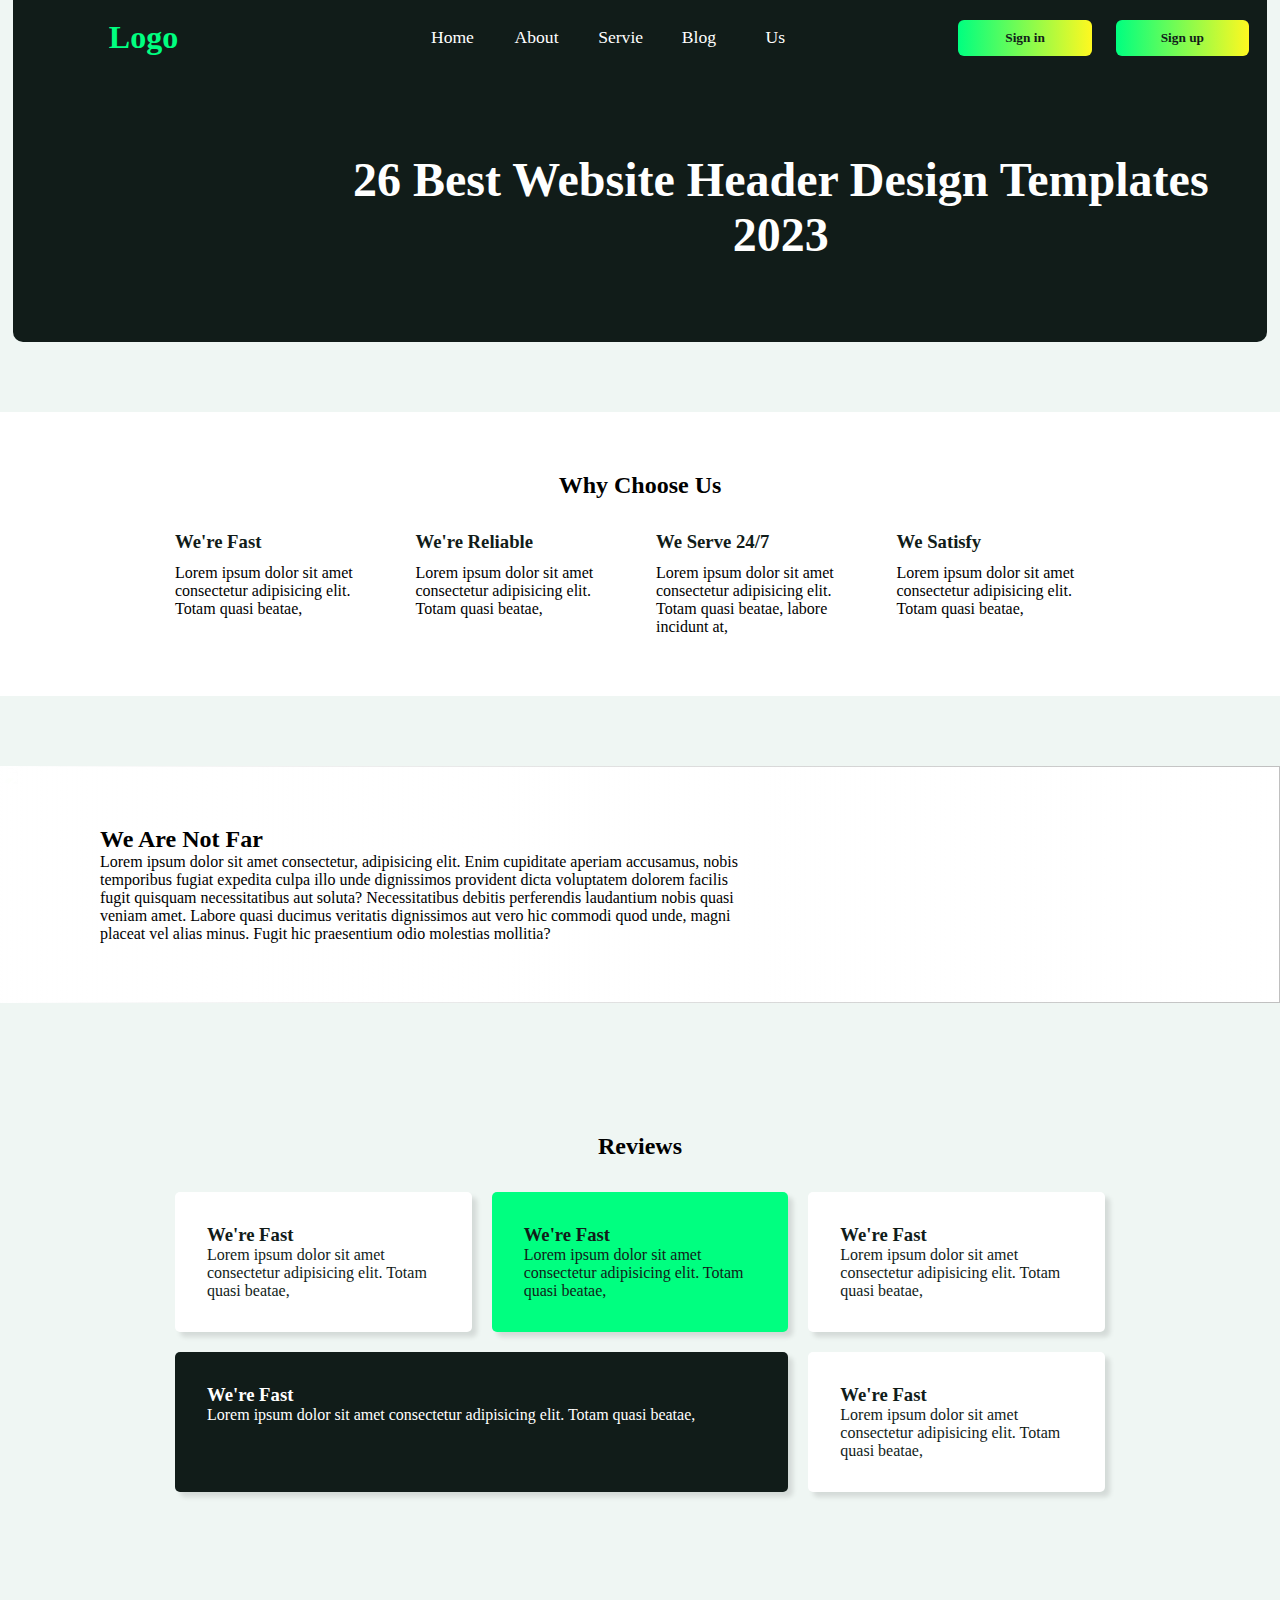
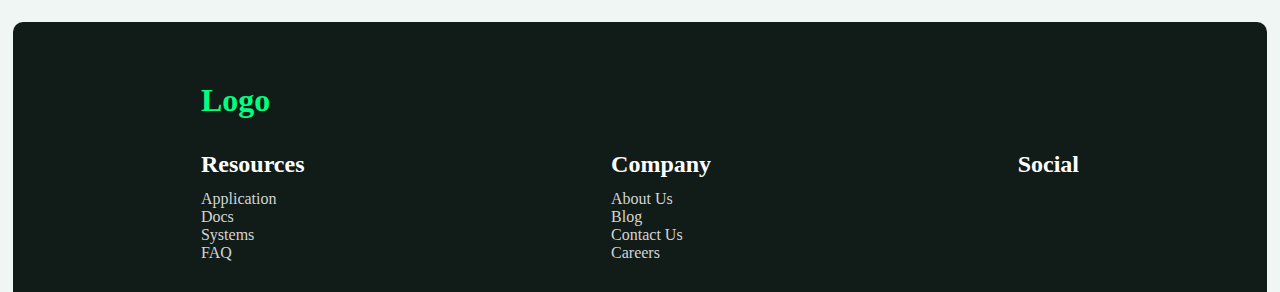
==== index.html @ 10ad48e6 "fixed the mess I guess" ====
<!DOCTYPE html>
<html lang="en">
<head>
    <meta charset="UTF-8">
    <meta name="viewport" content="width=device-width, initial-scale=1.0">
    <link rel="stylesheet" href="https://cdnjs.cloudflare.com/ajax/libs/font-awesome/6.5.1/css/all.min.css" integrity="sha512-DTOQO9RWCH3ppGqcWaEA1BIZOC6xxalwEsw9c2QQeAIftl+Vegovlnee1c9QX4TctnWMn13TZye+giMm8e2LwA==" crossorigin="anonymous" referrerpolicy="no-referrer" />
    <link rel="stylesheet" href="footer.css">
    <link rel="stylesheet" href="index.css">
    <link rel="stylesheet" href="main.css">
    <title>team site</title>
    <link rel="stylesheet" href="header.css">
</head>
<body>

    <header class="header">
        <div class="header-container">

            <div class="header-logo">
            Logo
            </div>
            <div class="header-nav-container">
                <ul class="header-nav-list">
                  
                    <li class="list"><a href="index.html" class="home-link">Home</a></li>
                    <li class="list"><a href="about.html" class="about-link">About</a></li>
                    <li class="list"><a href="" class="service-link">Servie</a></li>
                    <li class="list"><a href="" class="blog-link">Blog</a></li>
                    <li class="list"><a href="" class="us-link">Us</a></li>
                </ul>
            </div>
            <div class="sign-container">
           <button class="sign-in-btn btn">Sign in</button>
           <button class="sign-up-btn btn">Sign up</button>
            </div>
        </div>
        <div class="sample-text">
            <h1 class="text">
                26 Best Website Header Design Templates 2023</h1>
        </div>
          
    </header>

    <main class="main-page-body">
        <article class="why-us">
            <h2 class="why-us-title article-title">Why Choose Us</h2>
            <div class="why-us-cards-container">
            <div class="why-us-card">
                <h3 class="why-us-card-title">We're Fast</h3>
                <p class="why-us-card-para">Lorem ipsum dolor sit amet consectetur adipisicing elit. Totam quasi beatae, </p>
            </div>
            <div class="why-us-card">
                <h3 class="why-us-card-title">We're Reliable</h3>
                <p class="why-us-card-para">Lorem ipsum dolor sit amet consectetur adipisicing elit. Totam quasi beatae, </p>
            </div>
            <div class="why-us-card">
                <h3 class="why-us-card-title">We Serve 24/7</h3>
                <p class="why-us-card-para">Lorem ipsum dolor sit amet consectetur adipisicing elit. Totam quasi beatae, labore incidunt at, </p>
            </div>
            <div class="why-us-card">
                <h3 class="why-us-card-title">We Satisfy</h3>
                <p class="why-us-card-para">Lorem ipsum dolor sit amet consectetur adipisicing elit. Totam quasi beatae, </p>
            </div>
            </div>
        </article>

        <article class="deco">
            <div class="deco-text-content">
                <h2 class="deco-title">We Are Not Far</h2>
                <p class="deco-desc">Lorem ipsum dolor sit amet consectetur, adipisicing elit. Enim cupiditate aperiam accusamus, nobis temporibus fugiat expedita culpa illo unde dignissimos provident dicta voluptatem dolorem facilis fugit quisquam necessitatibus aut soluta?
                Necessitatibus debitis perferendis laudantium nobis quasi veniam amet. Labore quasi ducimus veritatis dignissimos aut vero hic commodi quod unde, magni placeat vel alias minus. Fugit hic praesentium odio molestias mollitia?</p>
            </div>
           <img src="deco-bg.jpg" alt="" srcset="" class="deco-img">
           <div class="gradient"></div>
        </article>

        <article class="reviews">
            <h2 class="reviews-title article-title">Reviews</h2>
            <div class="reviews-cards-container">
            <div class="reviews-card">
                <h3 class="reviews-card-title">We're Fast</h3>
                <p class="reviews-card-para">Lorem ipsum dolor sit amet consectetur adipisicing elit. Totam quasi beatae, </p>
            </div>
            <div class="reviews-card">
                <h3 class="reviews-card-title">We're Fast</h3>
                <p class="reviews-card-para">Lorem ipsum dolor sit amet consectetur adipisicing elit. Totam quasi beatae, </p>
            </div>
            <div class="reviews-card">
                <h3 class="reviews-card-title">We're Fast</h3>
                <p class="reviews-card-para">Lorem ipsum dolor sit amet consectetur adipisicing elit. Totam quasi beatae, </p>
            </div>
            <div class="reviews-card">
                <h3 class="reviews-card-title">We're Fast</h3>
                <p class="reviews-card-para">Lorem ipsum dolor sit amet consectetur adipisicing elit. Totam quasi beatae, </p>
            </div>
            <div class="reviews-card">
                <h3 class="reviews-card-title">We're Fast</h3>
                <p class="reviews-card-para">Lorem ipsum dolor sit amet consectetur adipisicing elit. Totam quasi beatae, </p>
            </div>

            </div>

        </article>
    </main>

    
    <footer class="main-footer">
        <div class="footer-container">
            <div class="logo-container">
                <h1 class="footer-logo-container">Logo</h1>
            </div>
            <nav class="footer-navigation">
                <ul class="footer-navigation-container">
                    <h2 class="footer-nav-title">Resources</h2>
                    <li class="footer-link-list"><a href="" class="footer-nav-link">Application</a></li>
                    <li class="footer-link-list"><a href="" class="footer-nav-link">Docs</a></li>
                    <li class="footer-link-list"><a href="" class="footer-nav-link">Systems</a></li>
                    <li class="footer-link-list"><a href="" class="footer-nav-link">FAQ</a></li>
                </ul>
                <ul class="footer-navigation-container">
                    <h2 class="footer-nav-title">Company</h2>
                    <li class="footer-link-list"><a href="" class="footer-nav-link">About Us</a></li>
                    <li class="footer-link-list"><a href="" class="footer-nav-link">Blog</a></li>
                    <li class="footer-link-list"><a href="" class="footer-nav-link">Contact Us</a></li>
                    <li class="footer-link-list"><a href="" class="footer-nav-link">Careers</a></li>
                </ul>
                <ul class="footer-navigation-container footer-socials-group">
                    <h2 class="footer-nav-title">Social</h2>
                    <li class="footer-link-list"><a href="" class="footer-nav-link"><i class="fa-brands fa-facebook" title="Facebook"></i></a></li>
                    <li class="footer-link-list"><a href="" class="footer-nav-link"><i class="fa-brands fa-linkedin" title="LinkedIn"></i></a></li>
                    <li class="footer-link-list"><a href="" class="footer-nav-link"><i class="fa-brands fa-instagram" title="Instagram"></i></a></li>
                    <li class="footer-link-list"><a href="" class="footer-nav-link"><i class="fa-brands fa-x-twitter" title="Twitter"></i></a></li>
                </ul>
            </nav>
        </div>
    </footer>
    

</body>
</html>
---- footer.css ----
.main-footer{
    background-color: transparent;
}

.footer-container{
    width: 98%;
    margin-left: auto;
    margin-right: auto;
    background-color: rgb(17, 28, 25);
    display: grid;
    padding: 30px 0;
    border-radius: 10px 10px 0 0;
    padding-top: 60px;
    color: white;
}

.footer-navigation{
    display: flex;
    justify-content: space-between;
    width: 70%;
    margin-left: auto;
    margin-right: auto;
    margin-top: 2em;
}

.footer-nav-title{
    margin-bottom: 0.5em;
}

.logo-container{
    width: 70%;
    margin-left: auto;
    margin-right: auto;
    color: rgb(0, 255, 128);
}


.footer-navigation-container li{
    list-style-type: none;
}

.footer-link-list a{
    text-decoration: none;
    color: rgb(212, 212, 212);
}

.footer-socials-group{
    display: grid;
    justify-items: center;
}

.footer-socials-group li a i{
    color: rgb(255, 248, 32);
    font-size: 1.2rem;
}
---- index.css ----
*{
    padding: 0;
    margin: 0;
    box-sizing: border-box;
    font-family: Poppins;
}
body{
    background-color: rgb(239, 246, 243);
}
---- main.css ----
.main-page-body{
    padding: 70px 0;
    background-color: rgb(239, 246, 243);
}


.main-page-body article{
    padding: 60px 20px;
    background-color: white;
}
.why-us{
    display: grid;

}

.article-title{
    font-weight: bold;
    font-size: 1.5rem;
    text-align: center;
}

.why-us-cards-container{
    margin-top: 2em;
    max-width: 75%;
    display: grid;
    grid-template-columns: repeat(4, 1fr);
    justify-self: center;
    gap: 2em;
}

.why-us-card-title{
   color: rgb(17, 28, 25);
}

.why-us-card-para{
    margin-top: 0.7em;
}

.deco-img{
    position: absolute;
    object-fit: cover;
    z-index: -1;
    
    top: 0; 
    left: 0;
    width: 100%;
    height: 100%;
}

.gradient::before{
    content: '';
    z-index: -1;
    position: absolute;
    top: 0; 
    left: 0;
    width: 100%;
    height: 100%;
    background-blend-mode:exclusion;
    background-image: linear-gradient(to right, rgb(255, 255, 255), rgba(255, 255, 255, 0));
    
}

.deco{
    margin-top: 70px;
    padding: 60px 100px !important;
    z-index: 1000;
    position: relative;
    background-image: linear-gradient(red url(deco-bg.jpg));
}

.deco-text-content{
    width: 60%;
}


.reviews{
    margin-top: 70px;
    padding: 60px 20px;
    background: transparent !important;
}

.reviews-cards-container{
    width: 75%;
    margin-top: 2em;
    display: grid;
   margin-left: auto;
   margin-right: auto;
    grid-template-columns: repeat(3, 1fr);
    gap: 20px;
}

.reviews-card{
    border-radius: 5px;
    padding: 2em;
    color: rgb(17, 28, 25);
    box-shadow: 5px 5px 5px rgba(0, 0, 0, 0.115);
}
.reviews-card:nth-child(1){
    background-color: white;
    
}
.reviews-card:nth-child(2){
    background-color: rgb(0, 255, 128);
}
.reviews-card:nth-child(3){
    background-color: white;
}

.reviews-card:nth-child(4){
    grid-column: 1 / 3;
    background-color: rgb(17, 28, 25);
    color: white;
}

.reviews-card:nth-child(5){
    background-color: white;
}
---- header.css ----
.header{
    width: 98%;
    margin-left: auto;
    margin-right: auto;
    background-color: rgb(17, 28, 25);
    border-radius: 0px 0px 10px 10px;
    padding-bottom: 5em;
}
.header button{
    cursor: pointer;
}
.header-container{
    padding-top: 1.2em;
    display:grid;
    grid-template-columns: 1fr 1fr 1fr;
    justify-content: end;
    align-items: center;

}
.header-logo{
    margin-left: 3em;
    color: rgba(0, 255, 128);
    font-weight: bold;
    font-size: 2rem;
}
.header-nav-list{

    display:grid;
    grid-template-columns: 1fr 1fr 1fr 1fr 1fr;
    list-style: none;
    align-items: center;
}
.header-nav-container li a{
    font-size: 1.1rem;
    text-decoration: none;
    color: white;
    font-weight: 400;
}
.sign-container{
    margin-left: 6em;
}
.btn{
    height: 2.7em;
    background: linear-gradient(to right, rgba(0, 255, 128),rgba(255, 248, 32));
    font-weight: bold;
    color: rgb(17, 28, 25);
    border-radius: 6px;
    border-style: none;
    width: 10em;
    width: 10em;
}
.sign-up-btn{
margin-left: 1.5em;

}
.sign-in-btn{
    margin-left: 1em;
  
    }

    .sign-container button{
        animation: none;
        transition: 0.2 linear;
    }

.sign-container button:hover{
    animation: colorRotate 3s infinite linear;
}

@keyframes colorRotate{
    0%{
        filter: hue-rotate(0deg);
    }
    100%{
        filter: hue-rotate(360deg);
    }
}
.sample-text{
}
.text{
    width: 20em;
    text-align: center;
    padding-top: 2em;
    color: white;
    font-size: 3rem;
    margin-left: 6em;
}
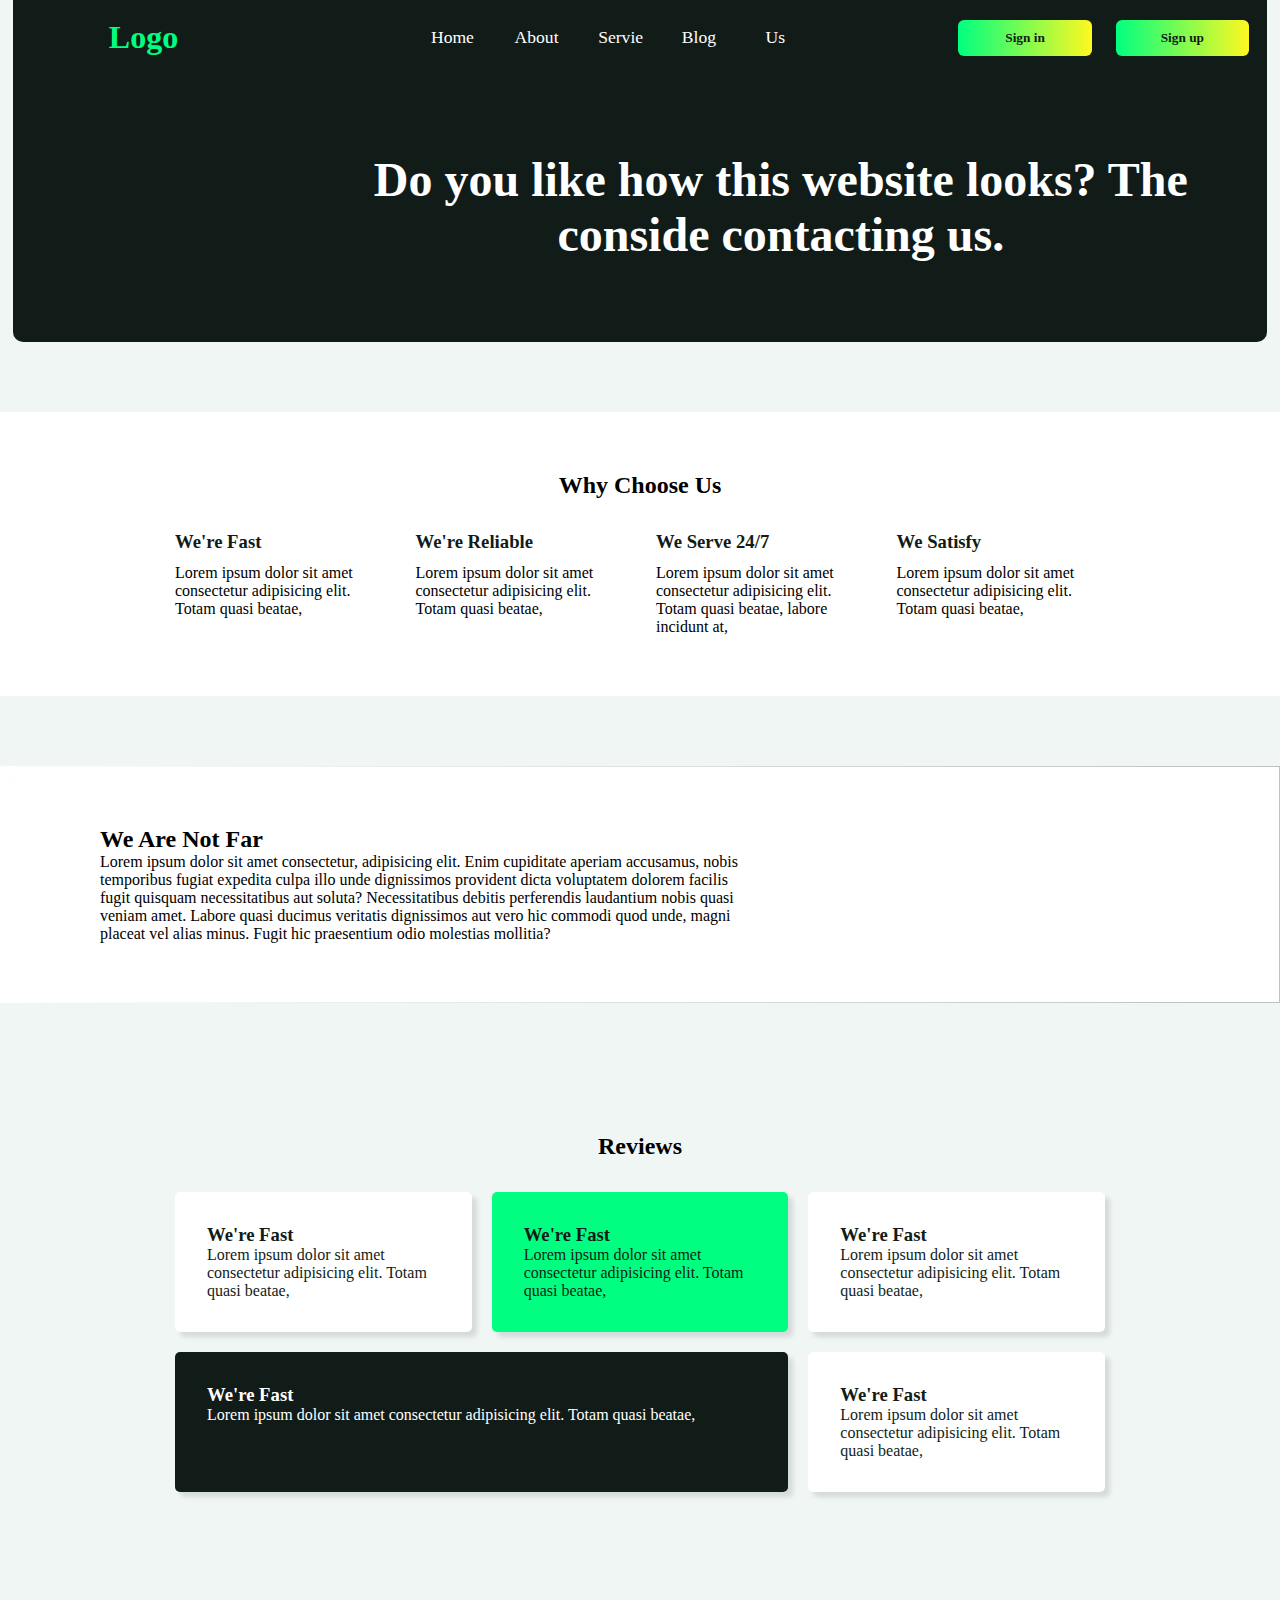
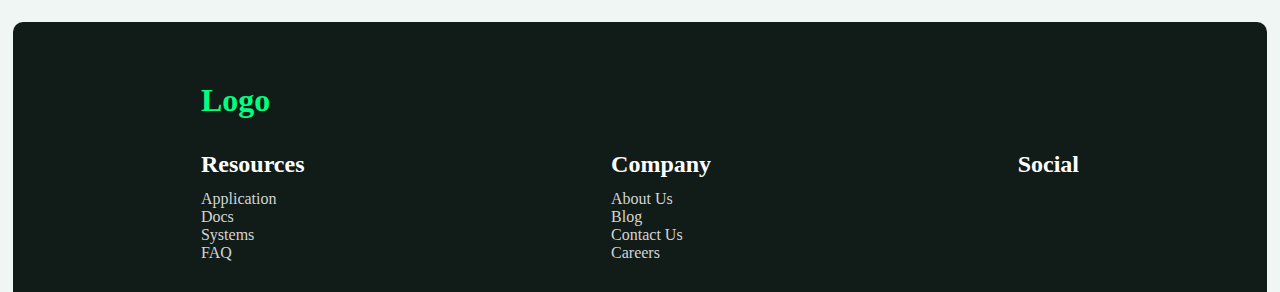
==== commit 49135460: "fixed the main slogan of the page" ====
--- a/index.html
+++ b/index.html
@@ -35,7 +35,7 @@
         </div>
         <div class="sample-text">
             <h1 class="text">
-                26 Best Website Header Design Templates 2023</h1>
+                Do you like how this website looks? The conside contacting us.</h1>
         </div>
           
     </header>
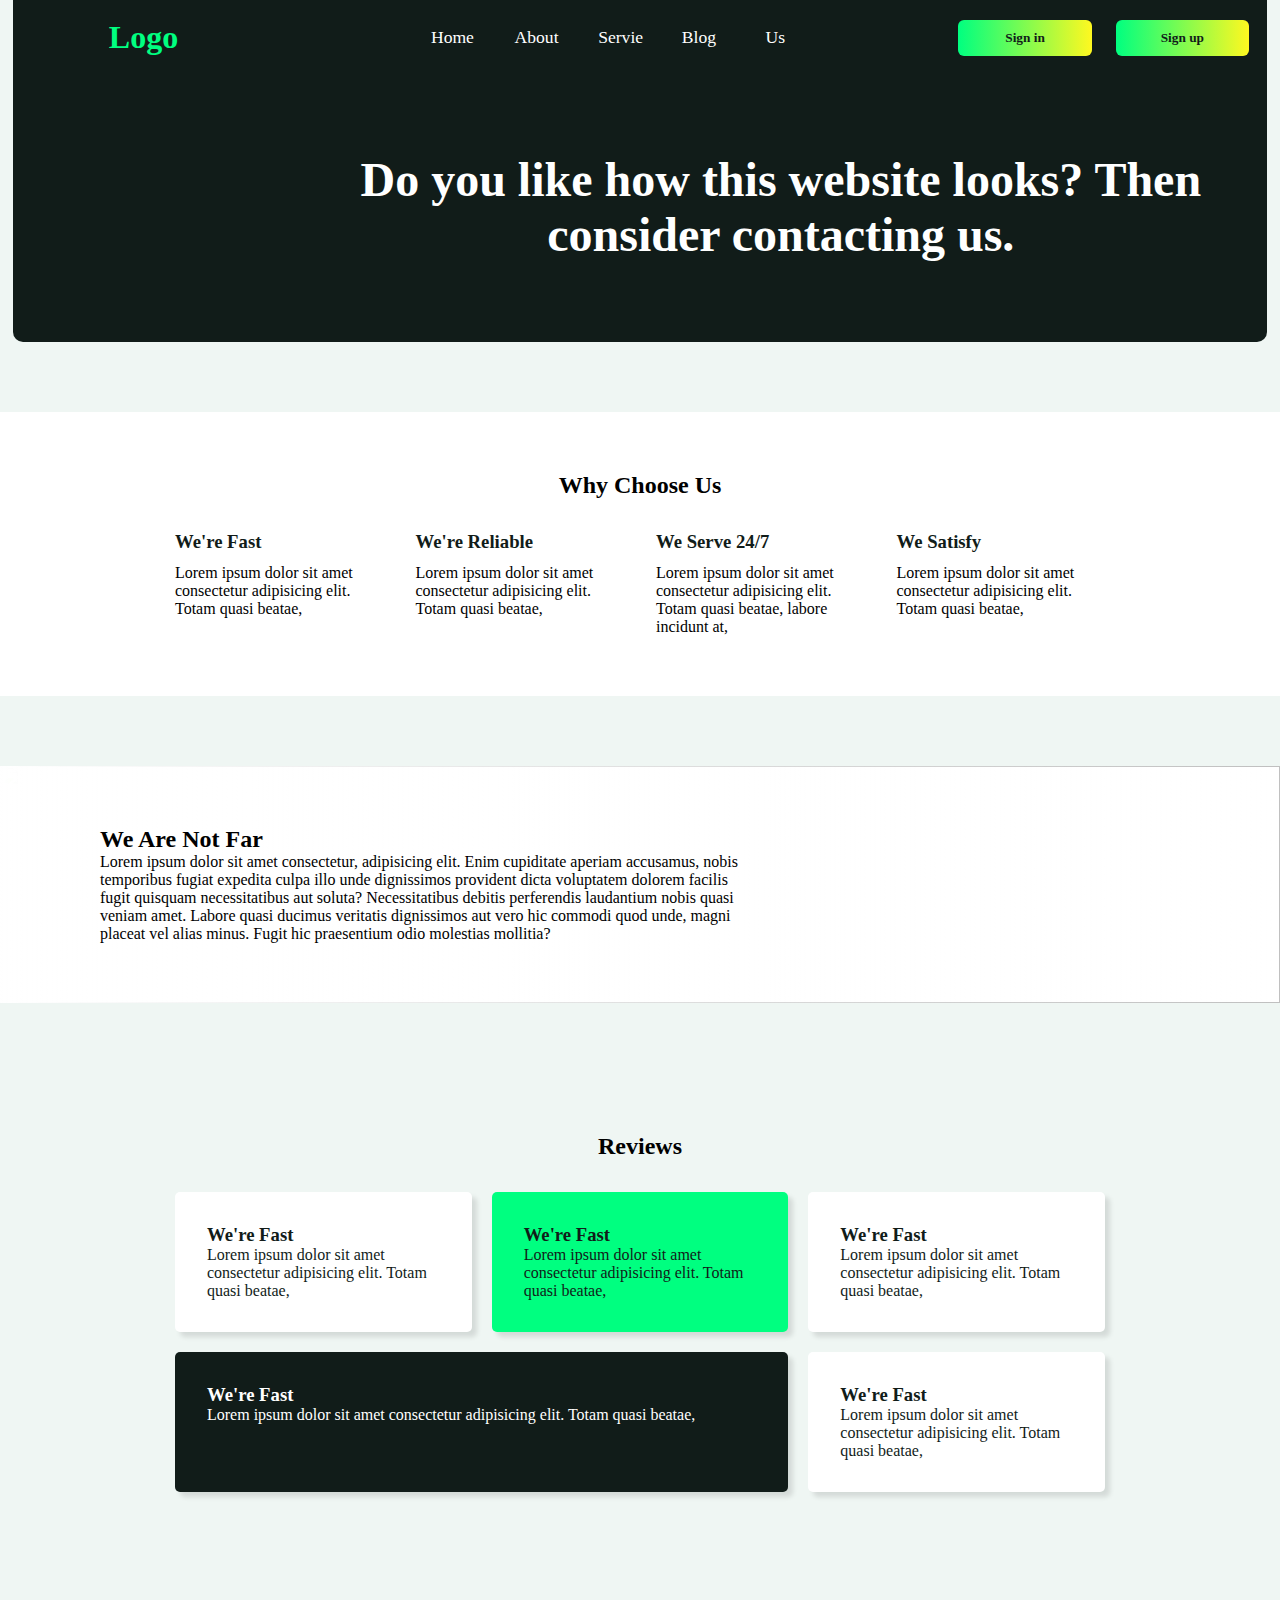
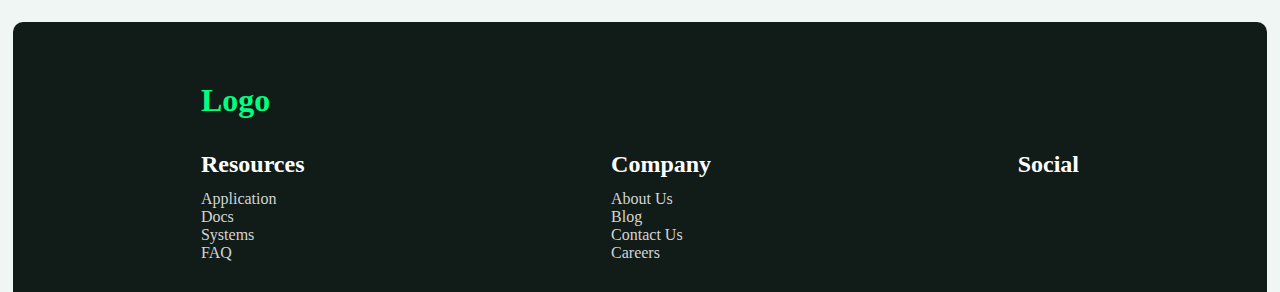
==== commit 3b10e513: "some typos fix" ====
--- a/index.html
+++ b/index.html
@@ -35,7 +35,7 @@
         </div>
         <div class="sample-text">
             <h1 class="text">
-                Do you like how this website looks? The conside contacting us.</h1>
+                Do you like how this website looks? Then consider contacting us.</h1>
         </div>
           
     </header>
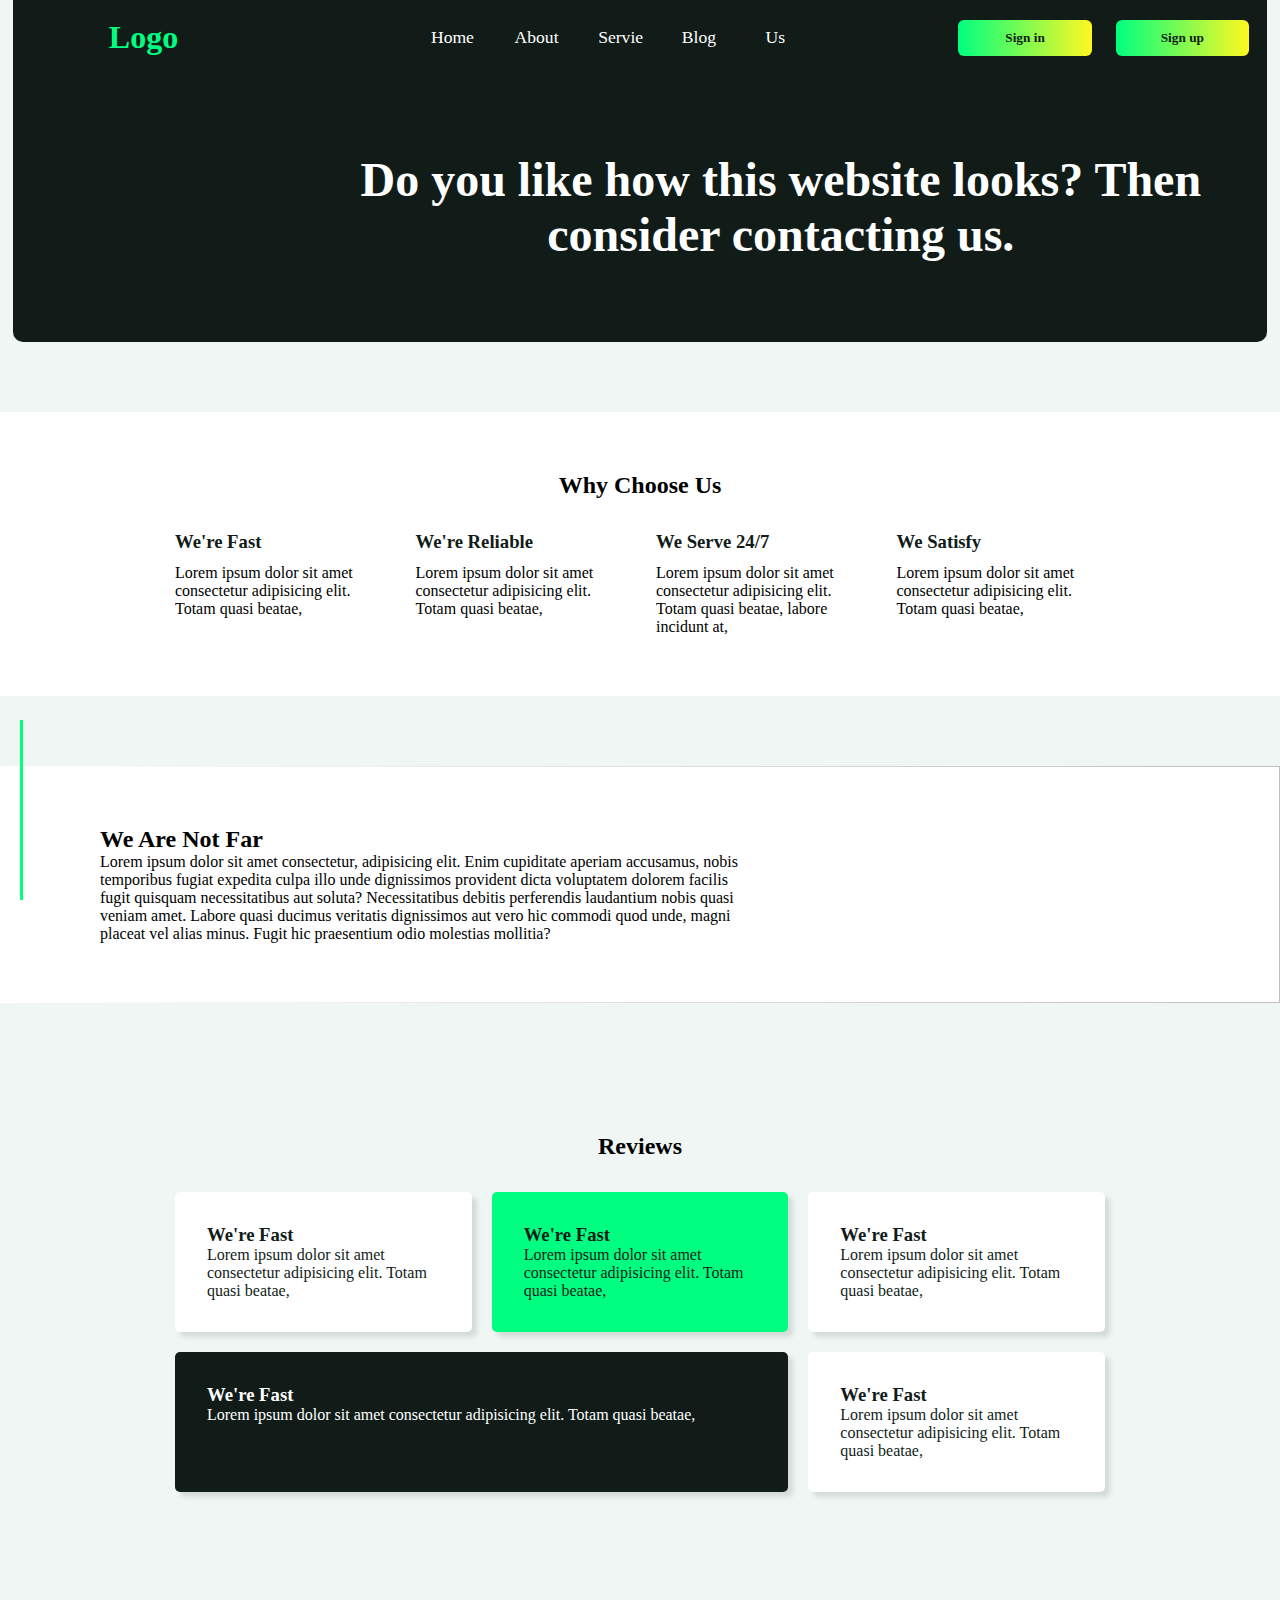
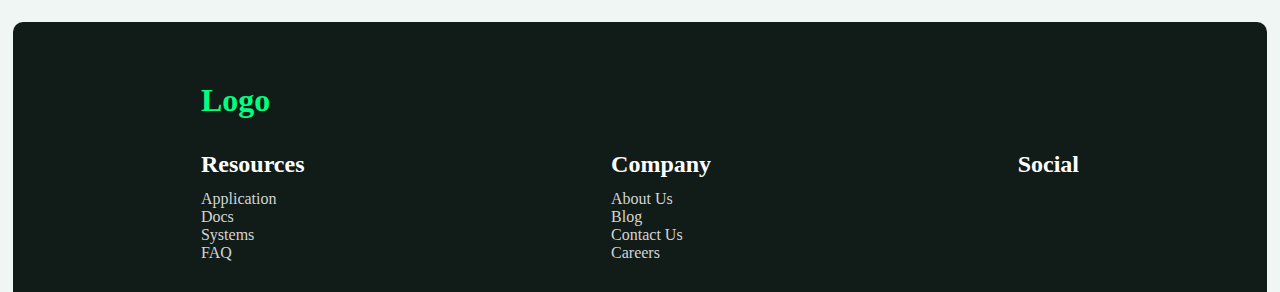
==== commit 07ec747d: "added some features" ====
--- a/index.html
+++ b/index.html
@@ -9,6 +9,7 @@
     <link rel="stylesheet" href="main.css">
     <title>team site</title>
     <link rel="stylesheet" href="header.css">
+    <script src="app.js" defer></script>
 </head>
 <body>
 
@@ -56,7 +57,7 @@
                 <h3 class="why-us-card-title">We Serve 24/7</h3>
                 <p class="why-us-card-para">Lorem ipsum dolor sit amet consectetur adipisicing elit. Totam quasi beatae, labore incidunt at, </p>
             </div>
-            <div class="why-us-card">
+            <div class="why-us-card ">
                 <h3 class="why-us-card-title">We Satisfy</h3>
                 <p class="why-us-card-para">Lorem ipsum dolor sit amet consectetur adipisicing elit. Totam quasi beatae, </p>
             </div>
@@ -64,7 +65,7 @@
         </article>
 
         <article class="deco">
-            <div class="deco-text-content">
+            <div class="deco-text-content intersection-anim">
                 <h2 class="deco-title">We Are Not Far</h2>
                 <p class="deco-desc">Lorem ipsum dolor sit amet consectetur, adipisicing elit. Enim cupiditate aperiam accusamus, nobis temporibus fugiat expedita culpa illo unde dignissimos provident dicta voluptatem dolorem facilis fugit quisquam necessitatibus aut soluta?
                 Necessitatibus debitis perferendis laudantium nobis quasi veniam amet. Labore quasi ducimus veritatis dignissimos aut vero hic commodi quod unde, magni placeat vel alias minus. Fugit hic praesentium odio molestias mollitia?</p>
@@ -76,23 +77,23 @@
         <article class="reviews">
             <h2 class="reviews-title article-title">Reviews</h2>
             <div class="reviews-cards-container">
-            <div class="reviews-card">
+            <div class="reviews-card intersection-anim">
                 <h3 class="reviews-card-title">We're Fast</h3>
                 <p class="reviews-card-para">Lorem ipsum dolor sit amet consectetur adipisicing elit. Totam quasi beatae, </p>
             </div>
-            <div class="reviews-card">
+            <div class="reviews-card intersection-anim">
                 <h3 class="reviews-card-title">We're Fast</h3>
                 <p class="reviews-card-para">Lorem ipsum dolor sit amet consectetur adipisicing elit. Totam quasi beatae, </p>
             </div>
-            <div class="reviews-card">
+            <div class="reviews-card intersection-anim">
                 <h3 class="reviews-card-title">We're Fast</h3>
                 <p class="reviews-card-para">Lorem ipsum dolor sit amet consectetur adipisicing elit. Totam quasi beatae, </p>
             </div>
-            <div class="reviews-card">
+            <div class="reviews-card intersection-anim">
                 <h3 class="reviews-card-title">We're Fast</h3>
                 <p class="reviews-card-para">Lorem ipsum dolor sit amet consectetur adipisicing elit. Totam quasi beatae, </p>
             </div>
-            <div class="reviews-card">
+            <div class="reviews-card intersection-anim">
                 <h3 class="reviews-card-title">We're Fast</h3>
                 <p class="reviews-card-para">Lorem ipsum dolor sit amet consectetur adipisicing elit. Totam quasi beatae, </p>
             </div>
@@ -100,6 +101,18 @@
             </div>
 
         </article>
+
+        <div class="horizontal-link-bar">
+            <ul class="footer-navigation-container footer-socials-group">
+                <li class="horizon-list"><a href="" class="horizon-link"><i class="fa-brands fa-facebook" title="Facebook"></i></a></li>
+                <li class="horizon-list"><a href="" class="horizon-link"><i class="fa-brands fa-linkedin" title="LinkedIn"></i></a></li>
+                <li class="horizon-list"><a href="" class="horizon-link"><i class="fa-brands fa-instagram" title="Instagram"></i></a></li>
+                <li class="horizon-list"><a href="" class="horizon-link"><i class="fa-brands fa-x-twitter" title="Twitter"></i></a></li>
+            </ul>
+            <div class="line">
+
+            </div>
+        </div>
     </main>
 
     
--- a/main.css
+++ b/main.css
@@ -31,6 +31,8 @@
 .why-us-card-title{
    color: rgb(17, 28, 25);
 }
+
+
 
 .why-us-card-para{
     margin-top: 0.7em;
@@ -70,6 +72,7 @@
 
 .deco-text-content{
     width: 60%;
+    position: relative;
 }
 
 
@@ -90,10 +93,26 @@
 }
 
 .reviews-card{
+    position: relative;
     border-radius: 5px;
     padding: 2em;
     color: rgb(17, 28, 25);
     box-shadow: 5px 5px 5px rgba(0, 0, 0, 0.115);
+}
+
+.show{
+    animation: show-anim 2s 1 cubic-bezier(0.19, 1, 0.22, 1);
+}
+
+@keyframes show-anim{
+    0%{
+        left: -100px;
+        opacity: 0;
+    }
+    100%{
+        left: 0;
+        opacity: 100%;
+    }
 }
 .reviews-card:nth-child(1){
     background-color: white;
@@ -116,3 +135,25 @@
     background-color: white;
 }
 
+
+.horizontal-link-bar .line{
+    border: solid rgb(0, 255, 128);
+    border-width: 1px;
+    height: 20vh;
+    width: 3px;
+    background-color: rgb(0, 255, 128);
+}
+
+.horizon-link > i{
+    color: rgb(0, 255, 128) !important;
+}
+
+.horizontal-link-bar{
+    position: fixed;
+    display: flex;
+    align-items: center;
+    flex-direction: column;
+    bottom: 0px;
+    left: 20px;
+    z-index: 1000;
+}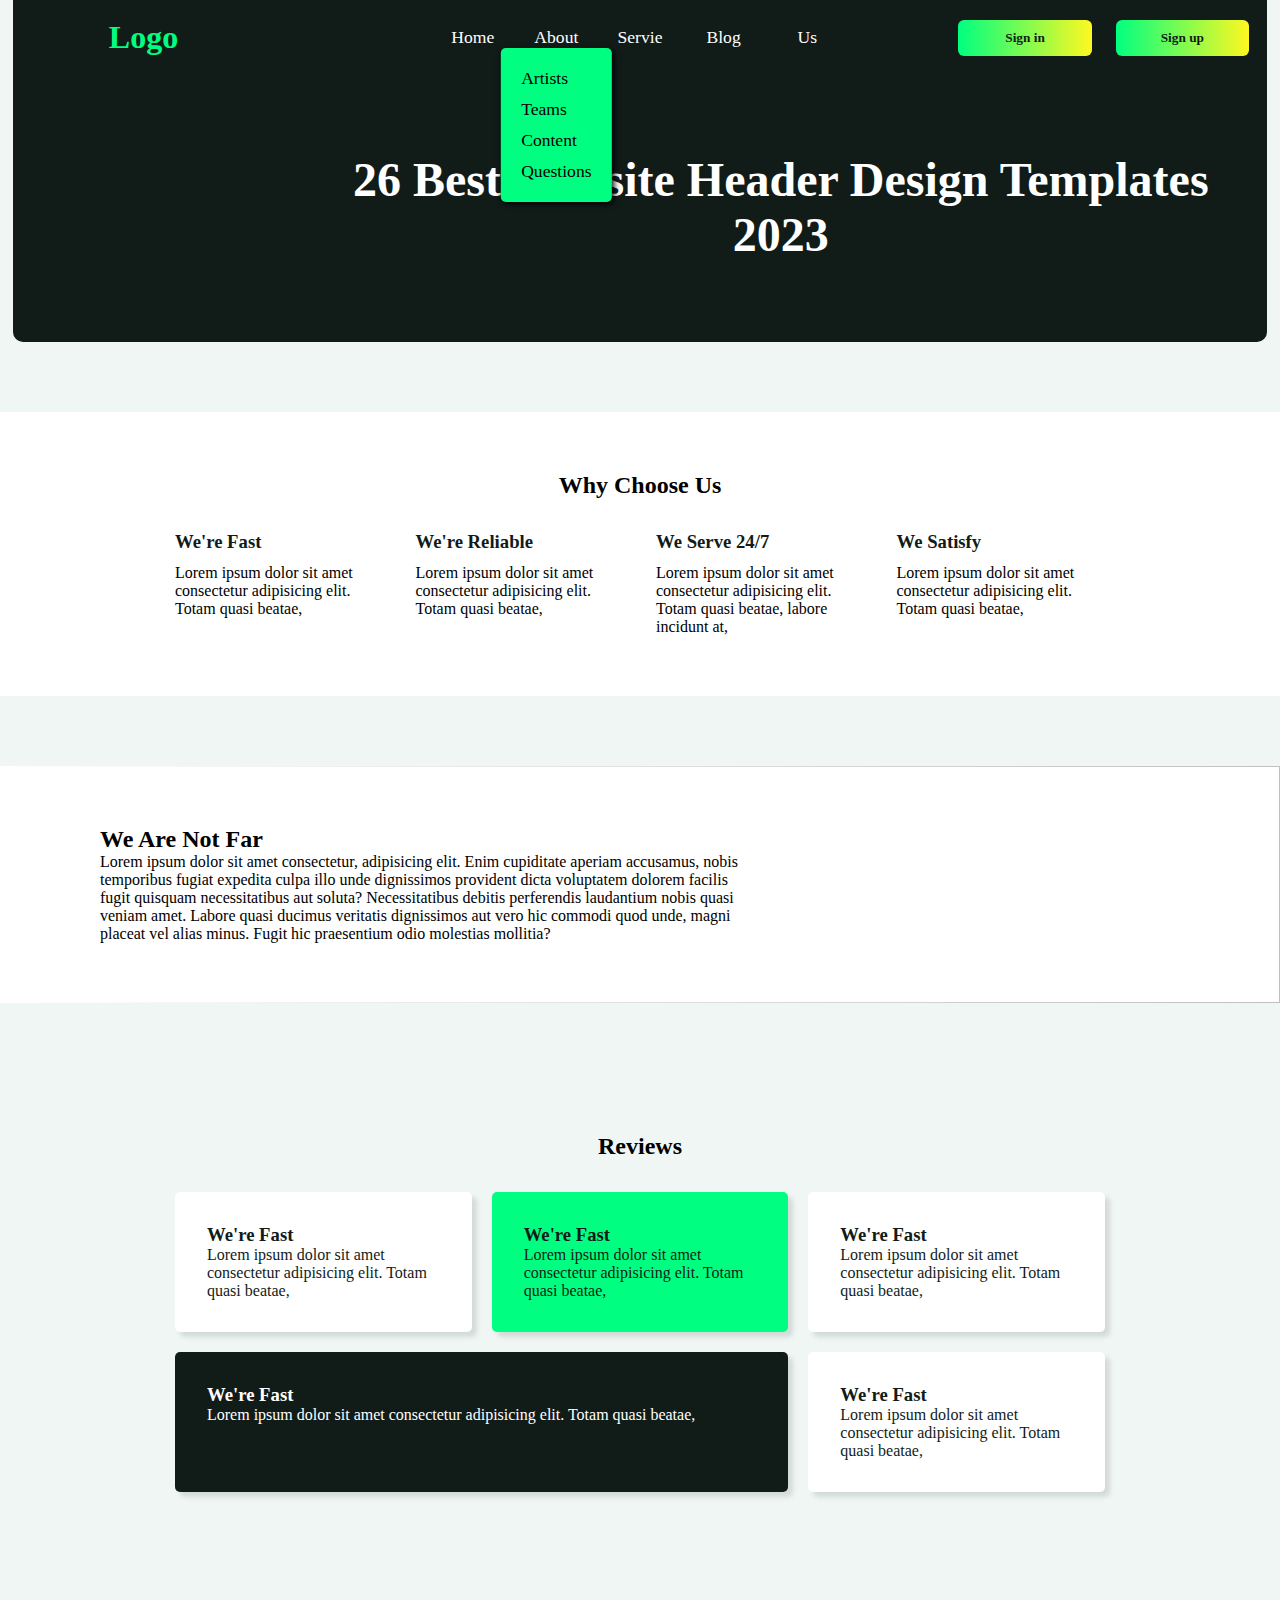
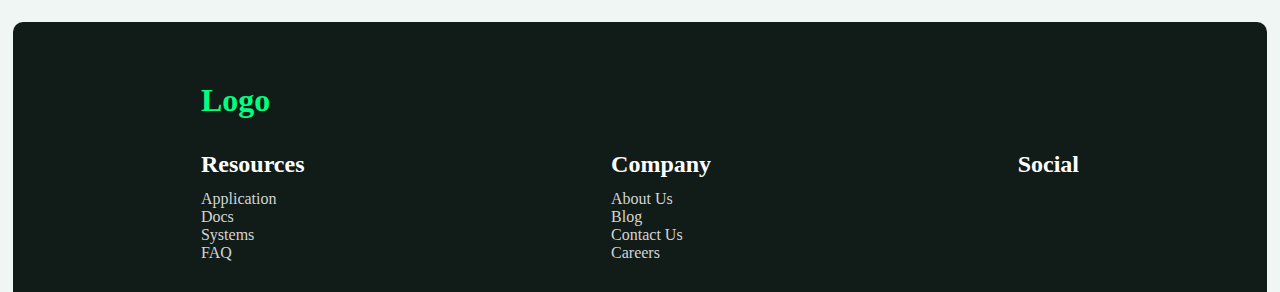
==== commit 86a29942: "this" ====
--- a/index.html
+++ b/index.html
@@ -9,7 +9,6 @@
     <link rel="stylesheet" href="main.css">
     <title>team site</title>
     <link rel="stylesheet" href="header.css">
-    <script src="app.js" defer></script>
 </head>
 <body>
 
@@ -23,7 +22,21 @@
                 <ul class="header-nav-list">
                   
                     <li class="list"><a href="index.html" class="home-link">Home</a></li>
-                    <li class="list"><a href="about.html" class="about-link">About</a></li>
+                    <li class="list"><a href="about.html" class="about-links">About</a>
+                        <div class="about-drop-down">
+                            <div class="artist">
+                                <a href="about.html#artist" class="about-link">Artists</a>
+                            </div>
+                            <div class="team">
+                                <a href="about.html#team" class="about-link">Teams</a>
+                            </div>
+                            <div class="content">
+                                <a href="about.html#content" class="about-link">Content</a>
+                            </div>
+                            <div class="questions">
+                                <a href="about.html#questions" class="about-link">Questions</a>
+                            </div>
+                          </div></li>
                     <li class="list"><a href="" class="service-link">Servie</a></li>
                     <li class="list"><a href="" class="blog-link">Blog</a></li>
                     <li class="list"><a href="" class="us-link">Us</a></li>
@@ -36,9 +49,9 @@
         </div>
         <div class="sample-text">
             <h1 class="text">
-                Do you like how this website looks? Then consider contacting us.</h1>
+                26 Best Website Header Design Templates 2023</h1>
         </div>
-          
+         
     </header>
 
     <main class="main-page-body">
@@ -57,7 +70,7 @@
                 <h3 class="why-us-card-title">We Serve 24/7</h3>
                 <p class="why-us-card-para">Lorem ipsum dolor sit amet consectetur adipisicing elit. Totam quasi beatae, labore incidunt at, </p>
             </div>
-            <div class="why-us-card ">
+            <div class="why-us-card">
                 <h3 class="why-us-card-title">We Satisfy</h3>
                 <p class="why-us-card-para">Lorem ipsum dolor sit amet consectetur adipisicing elit. Totam quasi beatae, </p>
             </div>
@@ -65,7 +78,7 @@
         </article>
 
         <article class="deco">
-            <div class="deco-text-content intersection-anim">
+            <div class="deco-text-content">
                 <h2 class="deco-title">We Are Not Far</h2>
                 <p class="deco-desc">Lorem ipsum dolor sit amet consectetur, adipisicing elit. Enim cupiditate aperiam accusamus, nobis temporibus fugiat expedita culpa illo unde dignissimos provident dicta voluptatem dolorem facilis fugit quisquam necessitatibus aut soluta?
                 Necessitatibus debitis perferendis laudantium nobis quasi veniam amet. Labore quasi ducimus veritatis dignissimos aut vero hic commodi quod unde, magni placeat vel alias minus. Fugit hic praesentium odio molestias mollitia?</p>
@@ -77,23 +90,23 @@
         <article class="reviews">
             <h2 class="reviews-title article-title">Reviews</h2>
             <div class="reviews-cards-container">
-            <div class="reviews-card intersection-anim">
+            <div class="reviews-card">
                 <h3 class="reviews-card-title">We're Fast</h3>
                 <p class="reviews-card-para">Lorem ipsum dolor sit amet consectetur adipisicing elit. Totam quasi beatae, </p>
             </div>
-            <div class="reviews-card intersection-anim">
+            <div class="reviews-card">
                 <h3 class="reviews-card-title">We're Fast</h3>
                 <p class="reviews-card-para">Lorem ipsum dolor sit amet consectetur adipisicing elit. Totam quasi beatae, </p>
             </div>
-            <div class="reviews-card intersection-anim">
+            <div class="reviews-card">
                 <h3 class="reviews-card-title">We're Fast</h3>
                 <p class="reviews-card-para">Lorem ipsum dolor sit amet consectetur adipisicing elit. Totam quasi beatae, </p>
             </div>
-            <div class="reviews-card intersection-anim">
+            <div class="reviews-card">
                 <h3 class="reviews-card-title">We're Fast</h3>
                 <p class="reviews-card-para">Lorem ipsum dolor sit amet consectetur adipisicing elit. Totam quasi beatae, </p>
             </div>
-            <div class="reviews-card intersection-anim">
+            <div class="reviews-card">
                 <h3 class="reviews-card-title">We're Fast</h3>
                 <p class="reviews-card-para">Lorem ipsum dolor sit amet consectetur adipisicing elit. Totam quasi beatae, </p>
             </div>
@@ -101,18 +114,6 @@
             </div>
 
         </article>
-
-        <div class="horizontal-link-bar">
-            <ul class="footer-navigation-container footer-socials-group">
-                <li class="horizon-list"><a href="" class="horizon-link"><i class="fa-brands fa-facebook" title="Facebook"></i></a></li>
-                <li class="horizon-list"><a href="" class="horizon-link"><i class="fa-brands fa-linkedin" title="LinkedIn"></i></a></li>
-                <li class="horizon-list"><a href="" class="horizon-link"><i class="fa-brands fa-instagram" title="Instagram"></i></a></li>
-                <li class="horizon-list"><a href="" class="horizon-link"><i class="fa-brands fa-x-twitter" title="Twitter"></i></a></li>
-            </ul>
-            <div class="line">
-
-            </div>
-        </div>
     </main>
 
     
--- a/header.css
+++ b/header.css
@@ -29,7 +29,7 @@
     display:grid;
     grid-template-columns: 1fr 1fr 1fr 1fr 1fr;
     list-style: none;
-    align-items: center;
+    place-items: center;
 }
 .header-nav-container li a{
     font-size: 1.1rem;
@@ -85,4 +85,39 @@
     color: white;
     font-size: 3rem;
     margin-left: 6em;
+}
+.home-link{
+    position: relative;
+}
+.about-drop-down{
+    position:absolute;
+    background-color: rgba(0, 255, 128);
+    display: grid;
+    padding: 20px;
+    grid-gap: 10px;
+    border-radius: 5px;
+   left: 50%;
+   transform: translateX(-50%);
+   
+    box-shadow: 2px 2px 6px;
+   
+}
+
+.list{
+    position: relative;
+}
+.team{
+margin-top: 0;
+}
+.about-link{
+    color: black !important;
+}
+.about-links{
+    color: rgb(255, 255, 255) !important;
+    /* text-decoration: none;
+    color: white;
+    font-size: 17px;
+    text-align: center; */
+}
+.about-drop{
 }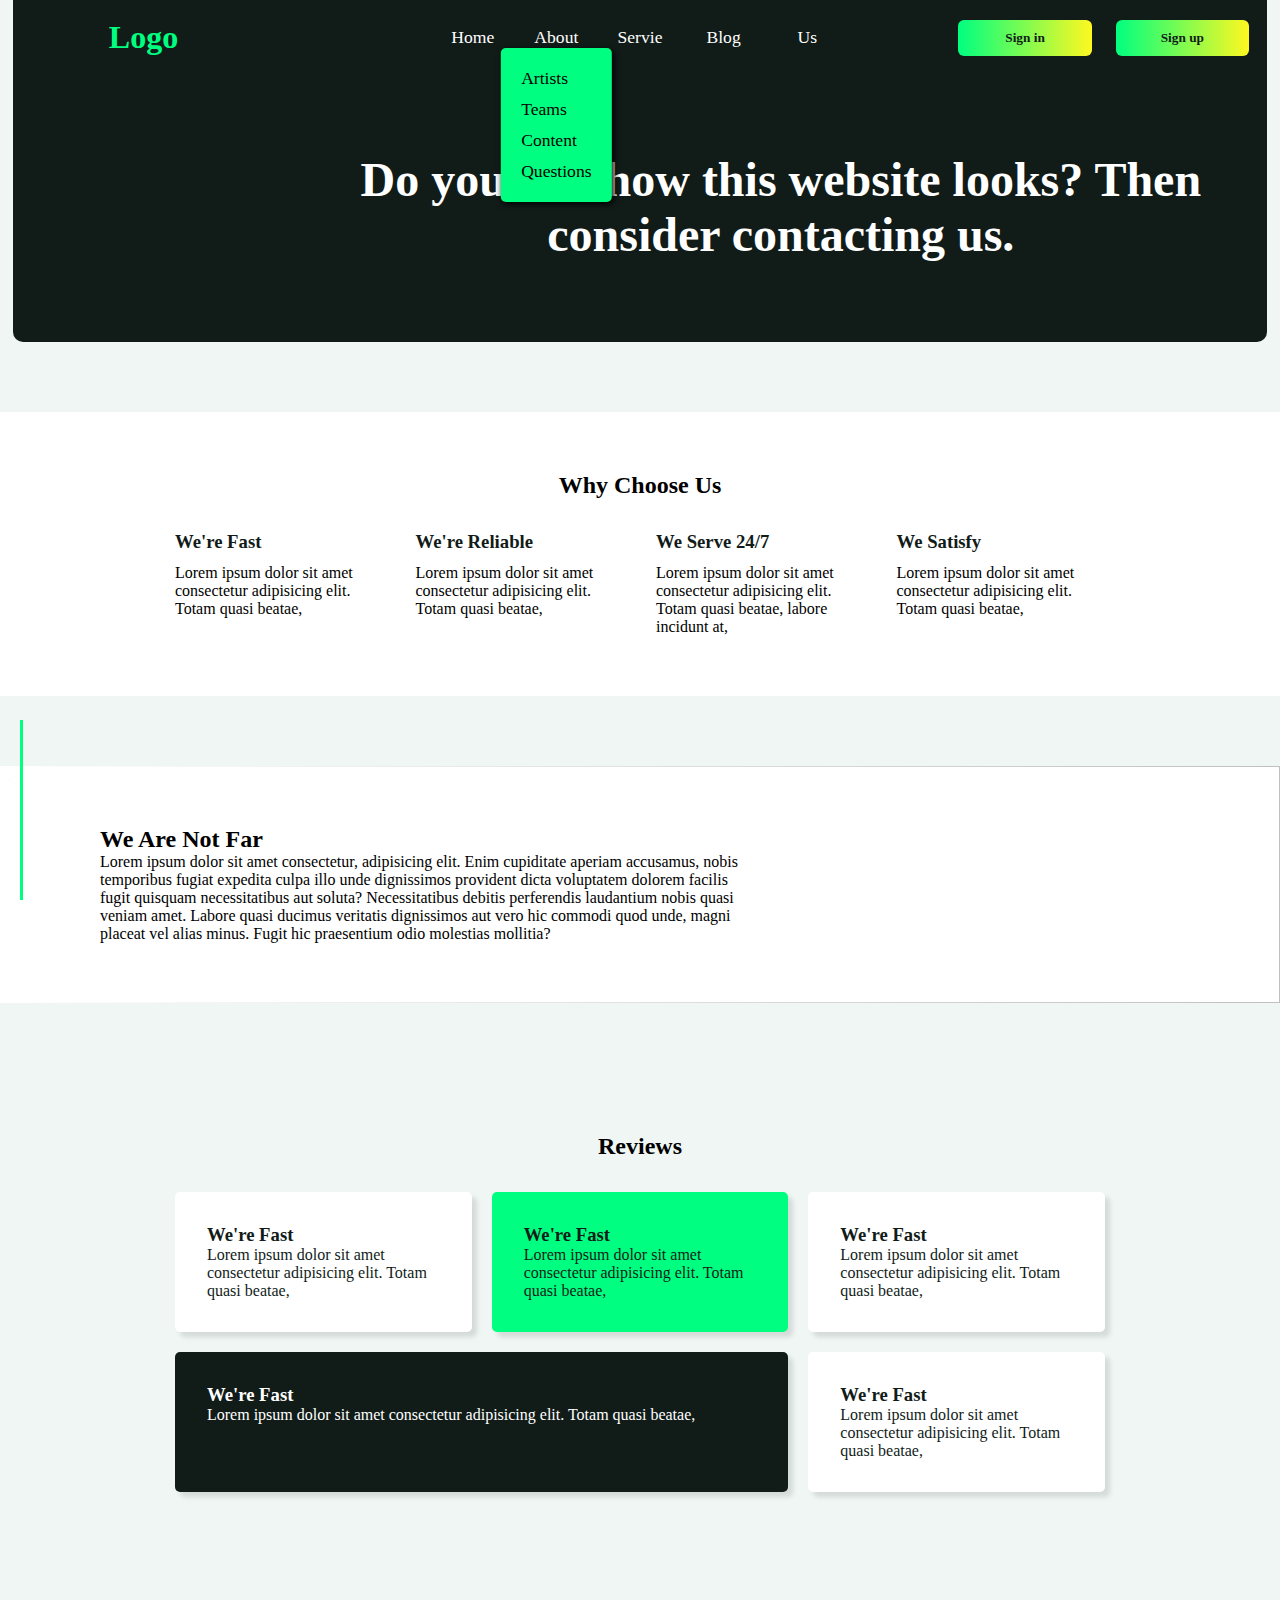
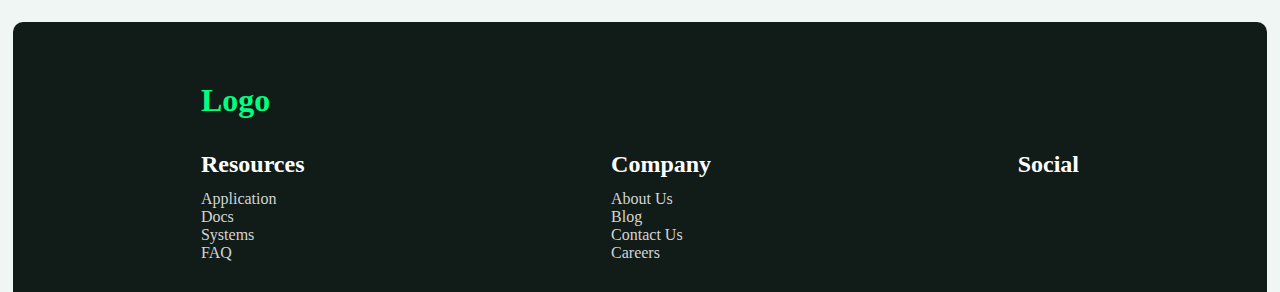
==== commit d7616b07: "Merge branch 'master' of https://github.com/EpphremM/Team-Website into new-branch" ====
--- a/index.html
+++ b/index.html
@@ -9,6 +9,7 @@
     <link rel="stylesheet" href="main.css">
     <title>team site</title>
     <link rel="stylesheet" href="header.css">
+    <script src="app.js" defer></script>
 </head>
 <body>
 
@@ -49,7 +50,7 @@
         </div>
         <div class="sample-text">
             <h1 class="text">
-                26 Best Website Header Design Templates 2023</h1>
+                Do you like how this website looks? Then consider contacting us.</h1>
         </div>
          
     </header>
@@ -70,7 +71,7 @@
                 <h3 class="why-us-card-title">We Serve 24/7</h3>
                 <p class="why-us-card-para">Lorem ipsum dolor sit amet consectetur adipisicing elit. Totam quasi beatae, labore incidunt at, </p>
             </div>
-            <div class="why-us-card">
+            <div class="why-us-card ">
                 <h3 class="why-us-card-title">We Satisfy</h3>
                 <p class="why-us-card-para">Lorem ipsum dolor sit amet consectetur adipisicing elit. Totam quasi beatae, </p>
             </div>
@@ -78,7 +79,7 @@
         </article>
 
         <article class="deco">
-            <div class="deco-text-content">
+            <div class="deco-text-content intersection-anim">
                 <h2 class="deco-title">We Are Not Far</h2>
                 <p class="deco-desc">Lorem ipsum dolor sit amet consectetur, adipisicing elit. Enim cupiditate aperiam accusamus, nobis temporibus fugiat expedita culpa illo unde dignissimos provident dicta voluptatem dolorem facilis fugit quisquam necessitatibus aut soluta?
                 Necessitatibus debitis perferendis laudantium nobis quasi veniam amet. Labore quasi ducimus veritatis dignissimos aut vero hic commodi quod unde, magni placeat vel alias minus. Fugit hic praesentium odio molestias mollitia?</p>
@@ -90,23 +91,23 @@
         <article class="reviews">
             <h2 class="reviews-title article-title">Reviews</h2>
             <div class="reviews-cards-container">
-            <div class="reviews-card">
+            <div class="reviews-card intersection-anim">
                 <h3 class="reviews-card-title">We're Fast</h3>
                 <p class="reviews-card-para">Lorem ipsum dolor sit amet consectetur adipisicing elit. Totam quasi beatae, </p>
             </div>
-            <div class="reviews-card">
+            <div class="reviews-card intersection-anim">
                 <h3 class="reviews-card-title">We're Fast</h3>
                 <p class="reviews-card-para">Lorem ipsum dolor sit amet consectetur adipisicing elit. Totam quasi beatae, </p>
             </div>
-            <div class="reviews-card">
+            <div class="reviews-card intersection-anim">
                 <h3 class="reviews-card-title">We're Fast</h3>
                 <p class="reviews-card-para">Lorem ipsum dolor sit amet consectetur adipisicing elit. Totam quasi beatae, </p>
             </div>
-            <div class="reviews-card">
+            <div class="reviews-card intersection-anim">
                 <h3 class="reviews-card-title">We're Fast</h3>
                 <p class="reviews-card-para">Lorem ipsum dolor sit amet consectetur adipisicing elit. Totam quasi beatae, </p>
             </div>
-            <div class="reviews-card">
+            <div class="reviews-card intersection-anim">
                 <h3 class="reviews-card-title">We're Fast</h3>
                 <p class="reviews-card-para">Lorem ipsum dolor sit amet consectetur adipisicing elit. Totam quasi beatae, </p>
             </div>
@@ -114,6 +115,18 @@
             </div>
 
         </article>
+
+        <div class="horizontal-link-bar">
+            <ul class="footer-navigation-container footer-socials-group">
+                <li class="horizon-list"><a href="" class="horizon-link"><i class="fa-brands fa-facebook" title="Facebook"></i></a></li>
+                <li class="horizon-list"><a href="" class="horizon-link"><i class="fa-brands fa-linkedin" title="LinkedIn"></i></a></li>
+                <li class="horizon-list"><a href="" class="horizon-link"><i class="fa-brands fa-instagram" title="Instagram"></i></a></li>
+                <li class="horizon-list"><a href="" class="horizon-link"><i class="fa-brands fa-x-twitter" title="Twitter"></i></a></li>
+            </ul>
+            <div class="line">
+
+            </div>
+        </div>
     </main>
 
     
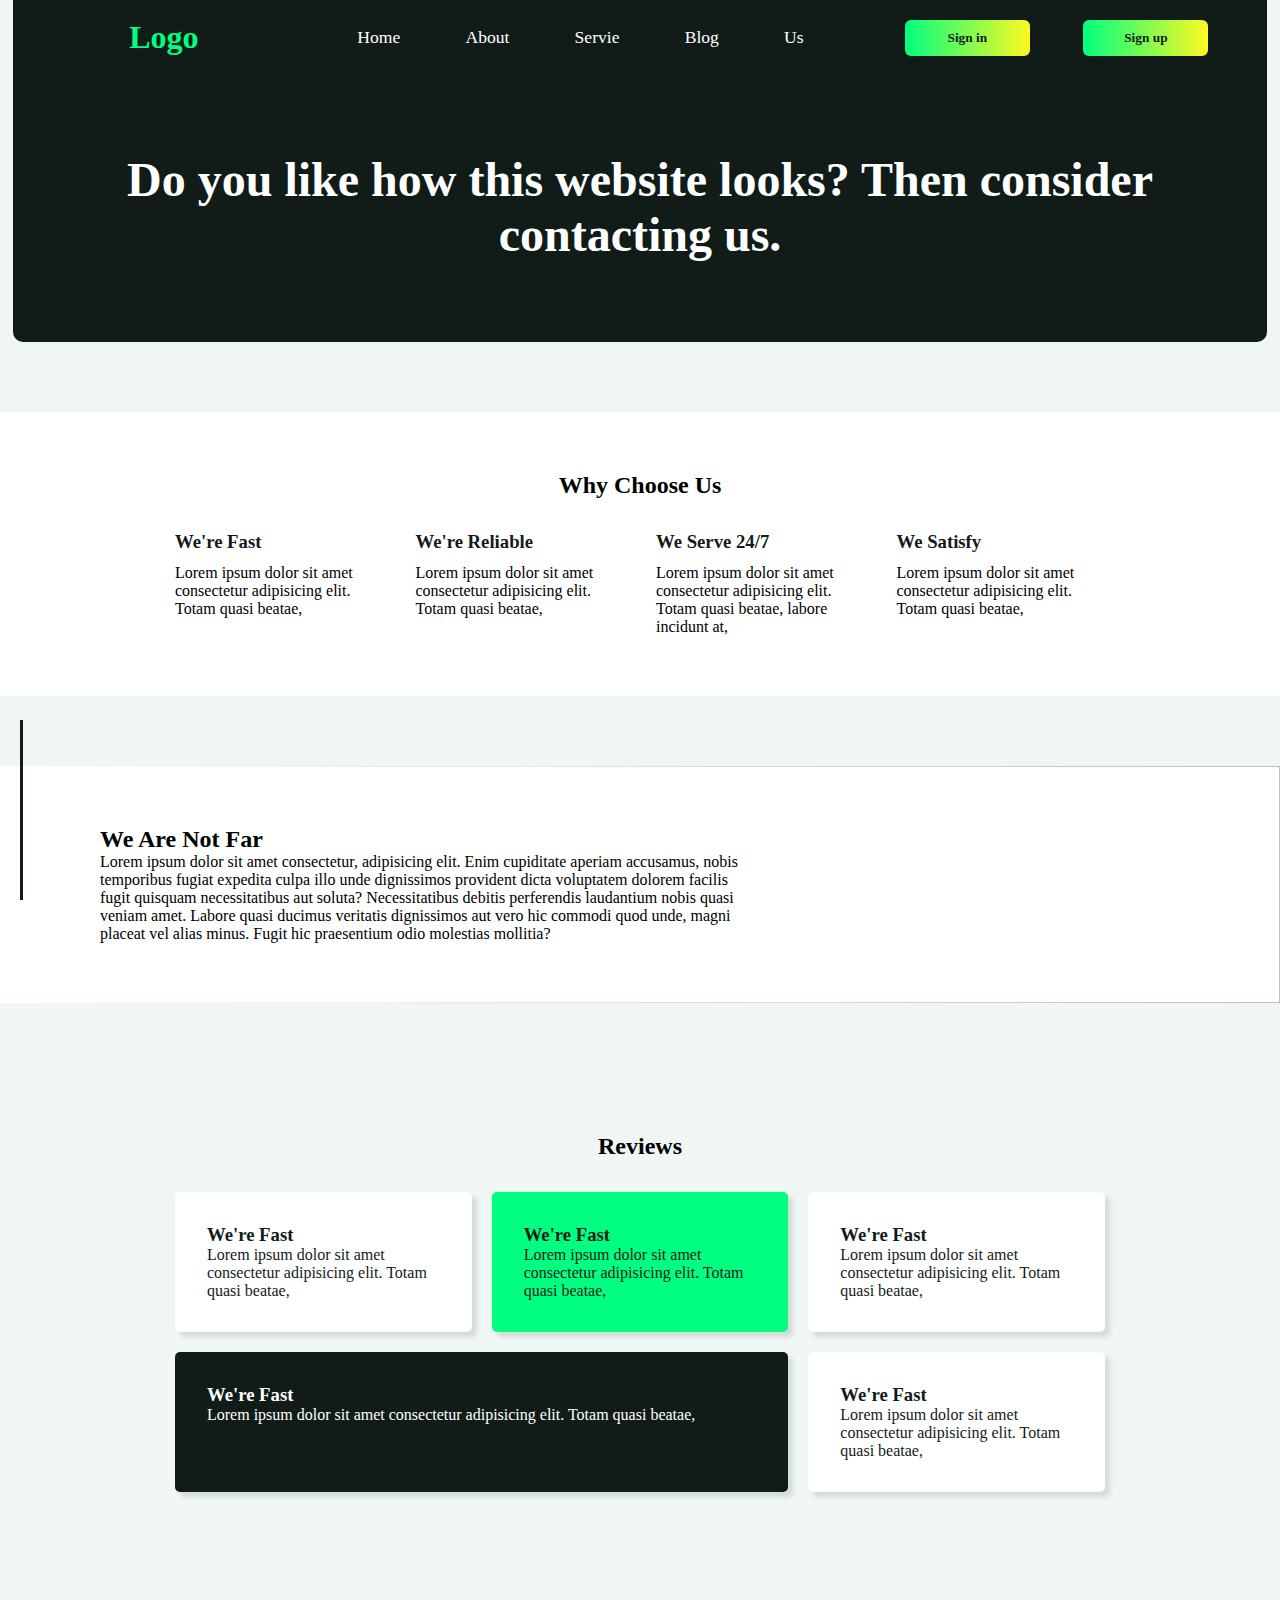
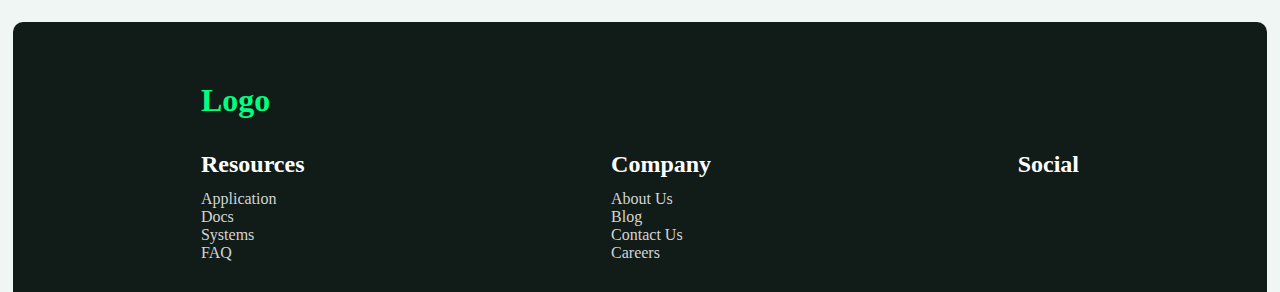
==== commit b588c8a3: "some measurement fixes" ====
--- a/index.html
+++ b/index.html
@@ -20,24 +20,9 @@
             Logo
             </div>
             <div class="header-nav-container">
-                <ul class="header-nav-list">
-                  
+                <ul class="header-nav-list">    
                     <li class="list"><a href="index.html" class="home-link">Home</a></li>
-                    <li class="list"><a href="about.html" class="about-links">About</a>
-                        <div class="about-drop-down">
-                            <div class="artist">
-                                <a href="about.html#artist" class="about-link">Artists</a>
-                            </div>
-                            <div class="team">
-                                <a href="about.html#team" class="about-link">Teams</a>
-                            </div>
-                            <div class="content">
-                                <a href="about.html#content" class="about-link">Content</a>
-                            </div>
-                            <div class="questions">
-                                <a href="about.html#questions" class="about-link">Questions</a>
-                            </div>
-                          </div></li>
+                    <li class="list"><a href="about.html" class="about-link">About</a></li>
                     <li class="list"><a href="" class="service-link">Servie</a></li>
                     <li class="list"><a href="" class="blog-link">Blog</a></li>
                     <li class="list"><a href="" class="us-link">Us</a></li>
@@ -52,7 +37,7 @@
             <h1 class="text">
                 Do you like how this website looks? Then consider contacting us.</h1>
         </div>
-         
+          
     </header>
 
     <main class="main-page-body">
--- a/main.css
+++ b/main.css
@@ -1,3 +1,5 @@
+
+
 .main-page-body{
     padding: 70px 0;
     background-color: rgb(239, 246, 243);
@@ -17,6 +19,7 @@
     font-weight: bold;
     font-size: 1.5rem;
     text-align: center;
+    margin: 0 auto;
 }
 
 .why-us-cards-container{
@@ -79,6 +82,9 @@
 .reviews{
     margin-top: 70px;
     padding: 60px 20px;
+    margin-left: auto;
+    margin-right: auto;
+    width: 100%;
     background: transparent !important;
 }
 
@@ -137,15 +143,15 @@
 
 
 .horizontal-link-bar .line{
-    border: solid rgb(0, 255, 128);
+    border: solid rgb(17, 28, 25);
     border-width: 1px;
     height: 20vh;
     width: 3px;
-    background-color: rgb(0, 255, 128);
+    background-color: rgb(17, 28, 25);
 }
 
 .horizon-link > i{
-    color: rgb(0, 255, 128) !important;
+    color: rgb(17, 28, 25) !important;
 }
 
 .horizontal-link-bar{
@@ -156,4 +162,9 @@
     bottom: 0px;
     left: 20px;
     z-index: 1000;
+}
+
+.reviews-title{
+    width: max-content;
+    margin: 0 auto !important;
 }--- a/header.css
+++ b/header.css
@@ -11,25 +11,32 @@
     cursor: pointer;
 }
 .header-container{
+    margin: 0 2em;
     padding-top: 1.2em;
     display:grid;
-    grid-template-columns: 1fr 1fr 1fr;
-    justify-content: end;
-    align-items: center;
+    grid-template-columns: 20% 50% 30%;
+    /* justify-content: end; */
+    place-items: center;
+    /* align-items: center; */
 
 }
 .header-logo{
-    margin-left: 3em;
+    
     color: rgba(0, 255, 128);
     font-weight: bold;
     font-size: 2rem;
 }
+.header-nav-container{
+    width: 100%;
+    display: flex;
+    justify-content: center;
+}
 .header-nav-list{
 
-    display:grid;
-    grid-template-columns: 1fr 1fr 1fr 1fr 1fr;
+    display: flex;
+    width: 75%;
+    justify-content: space-between;
     list-style: none;
-    place-items: center;
 }
 .header-nav-container li a{
     font-size: 1.1rem;
@@ -38,7 +45,11 @@
     font-weight: 400;
 }
 .sign-container{
-    margin-left: 6em;
+    display: grid;
+    width: 100%;
+    grid-template-columns: 1fr 1fr;
+    place-items: center;
+    /* margin-left: 6em; */
 }
 .btn{
     height: 2.7em;
@@ -47,15 +58,12 @@
     color: rgb(17, 28, 25);
     border-radius: 6px;
     border-style: none;
-    width: 10em;
-    width: 10em;
+    width: 70%;
 }
 .sign-up-btn{
-margin-left: 1.5em;
 
 }
 .sign-in-btn{
-    margin-left: 1em;
   
     }
 
@@ -79,45 +87,9 @@
 .sample-text{
 }
 .text{
-    width: 20em;
     text-align: center;
-    padding-top: 2em;
+    padding: 2em 1em 0 1em;
     color: white;
     font-size: 3rem;
-    margin-left: 6em;
-}
-.home-link{
-    position: relative;
-}
-.about-drop-down{
-    position:absolute;
-    background-color: rgba(0, 255, 128);
-    display: grid;
-    padding: 20px;
-    grid-gap: 10px;
-    border-radius: 5px;
-   left: 50%;
-   transform: translateX(-50%);
-   
-    box-shadow: 2px 2px 6px;
-   
-}
-
-.list{
-    position: relative;
-}
-.team{
-margin-top: 0;
-}
-.about-link{
-    color: black !important;
-}
-.about-links{
-    color: rgb(255, 255, 255) !important;
-    /* text-decoration: none;
-    color: white;
-    font-size: 17px;
-    text-align: center; */
-}
-.about-drop{
+    margin: 0 auto;
 }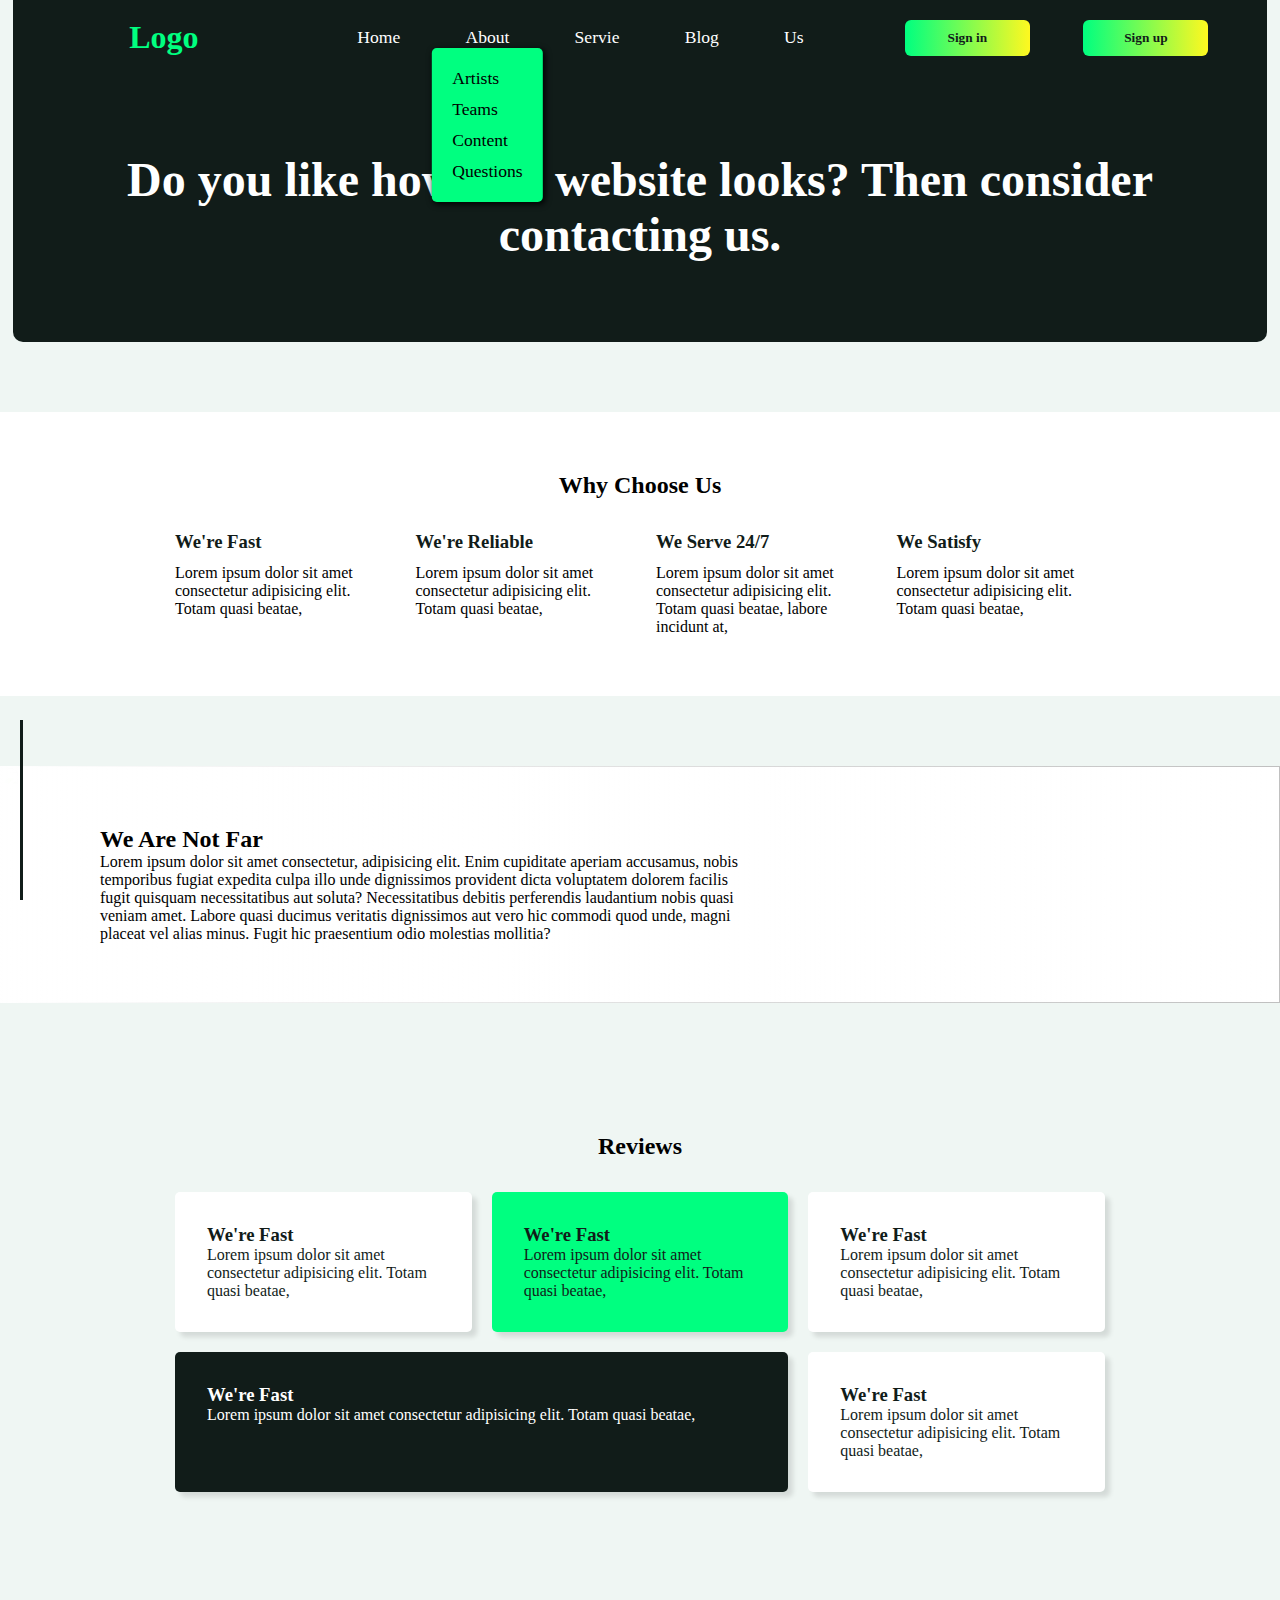
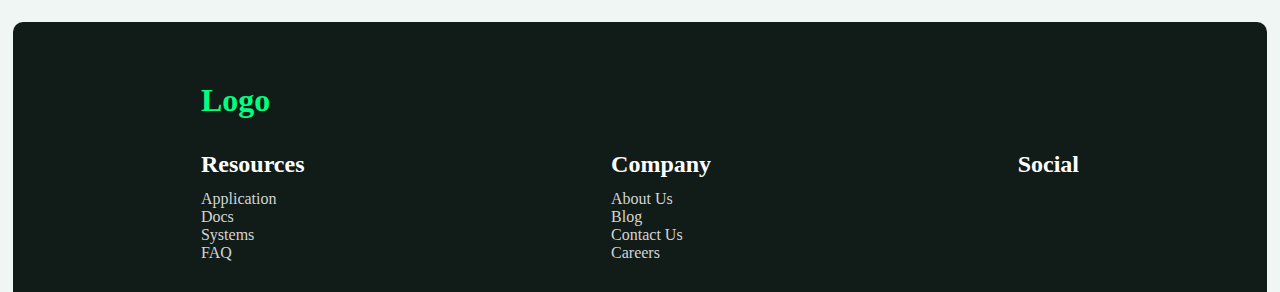
==== commit 5e89bdb0: "Merge branch 'master' of https://github.com/EpphremM/Team-Website into new-branch" ====
--- a/index.html
+++ b/index.html
@@ -22,7 +22,21 @@
             <div class="header-nav-container">
                 <ul class="header-nav-list">    
                     <li class="list"><a href="index.html" class="home-link">Home</a></li>
-                    <li class="list"><a href="about.html" class="about-link">About</a></li>
+                    <li class="list"><a href="about.html" class="about-links">About</a>
+                        <div class="about-drop-down">
+                            <div class="artist">
+                                <a href="about.html#artist" class="about-link">Artists</a>
+                            </div>
+                            <div class="team">
+                                <a href="about.html#team" class="about-link">Teams</a>
+                            </div>
+                            <div class="content">
+                                <a href="about.html#content" class="about-link">Content</a>
+                            </div>
+                            <div class="questions">
+                                <a href="about.html#questions" class="about-link">Questions</a>
+                            </div>
+                          </div></li>
                     <li class="list"><a href="" class="service-link">Servie</a></li>
                     <li class="list"><a href="" class="blog-link">Blog</a></li>
                     <li class="list"><a href="" class="us-link">Us</a></li>
@@ -37,7 +51,7 @@
             <h1 class="text">
                 Do you like how this website looks? Then consider contacting us.</h1>
         </div>
-          
+         
     </header>
 
     <main class="main-page-body">
--- a/header.css
+++ b/header.css
@@ -37,6 +37,7 @@
     width: 75%;
     justify-content: space-between;
     list-style: none;
+    align-items: center;
 }
 .header-nav-container li a{
     font-size: 1.1rem;
@@ -92,4 +93,39 @@
     color: white;
     font-size: 3rem;
     margin: 0 auto;
+}
+.home-link{
+    position: relative;
+}
+.about-drop-down{
+    position:absolute;
+    background-color: rgba(0, 255, 128);
+    display: grid;
+    padding: 20px;
+    grid-gap: 10px;
+    border-radius: 5px;
+   left: 50%;
+   transform: translateX(-50%);
+   
+    box-shadow: 2px 2px 6px;
+   
+}
+
+.list{
+    position: relative;
+}
+.team{
+margin-top: 0;
+}
+.about-link{
+    color: black !important;
+}
+.about-links{
+    color: rgb(255, 255, 255) !important;
+    /* text-decoration: none;
+    color: white;
+    font-size: 17px;
+    text-align: center; */
+}
+.about-drop{
 }